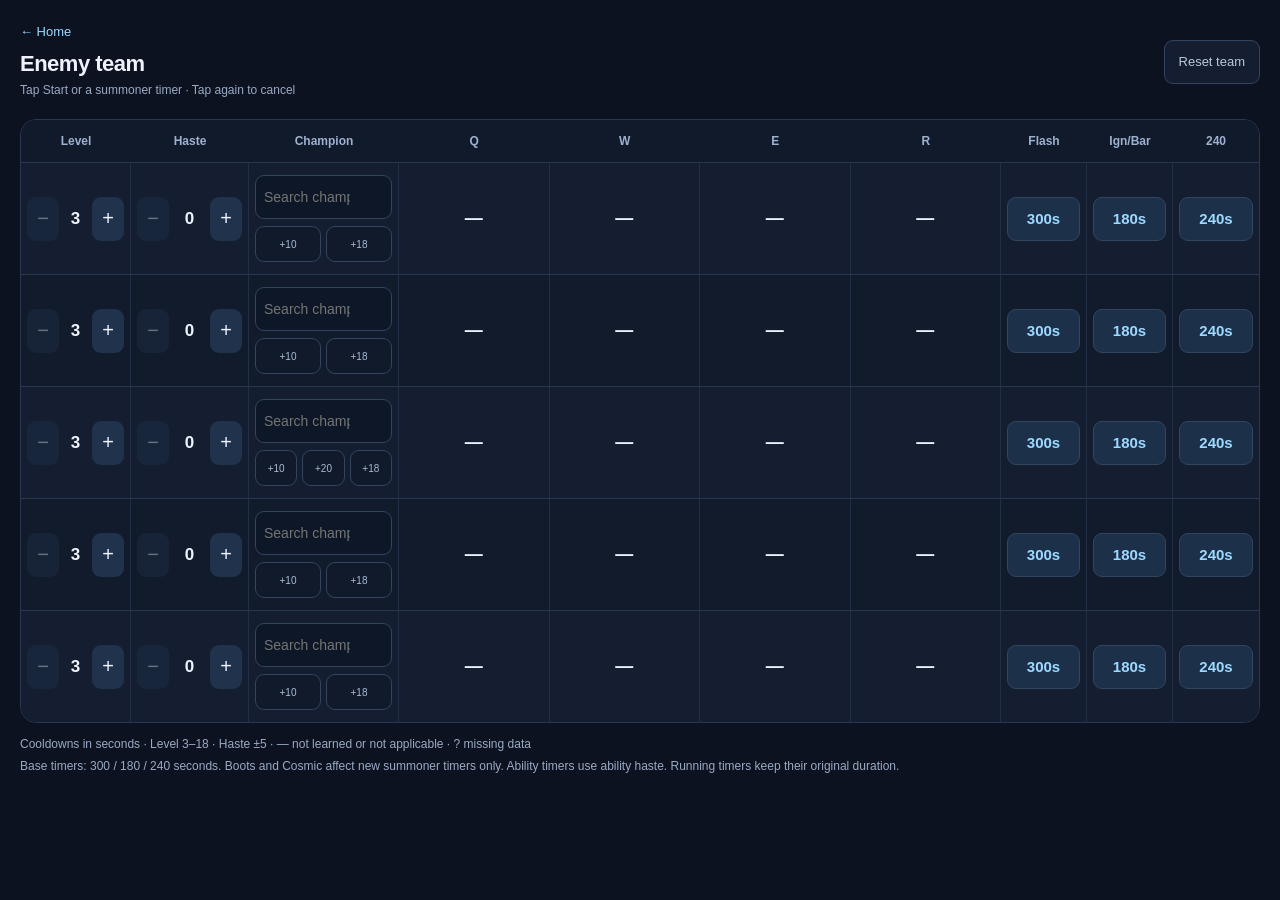
==== multiple.html @ 5bff5492 "Add files via upload" ====
<!DOCTYPE html>
<html lang="en">
<head>
  <meta charset="UTF-8">
  <meta name="viewport" content="width=device-width, initial-scale=1">
  <title>Enemy Team Cooldowns</title>
  <link rel="stylesheet" href="multiple.css">
  <script src="multiple.js" defer></script>
</head>
<body>
  <main>
    <header class="toolbar">
      <div><a class="home-link" href="index.html">← Home</a><h1>Enemy team</h1><p>Tap Start or a summoner timer · Tap again to cancel</p></div>
      <button id="reset-team" class="reset-button" type="button">Reset team</button>
    </header>
    <p id="status" role="status">Loading champions…</p>
    <div class="table-scroll" tabindex="0" role="region" aria-label="Enemy team cooldowns; scroll sideways on narrow screens">
      <table>
        <thead><tr>
          <th scope="col">Level</th><th scope="col">Haste</th><th scope="col">Champion</th>
          <th scope="col">Q</th><th scope="col">W</th><th scope="col">E</th><th scope="col">R</th>
          <th scope="col">Flash</th><th scope="col">Ign/Bar</th><th scope="col">240</th>
        </tr></thead>
        <tbody id="team"></tbody>
      </table>
    </div>
    <datalist id="champion-options"></datalist>
    <p class="legend">Cooldowns in seconds · Level 3–18 · Haste ±5 · — not learned or not applicable · ? missing data</p>
    <p class="legend">Base timers: 300 / 180 / 240 seconds. Boots and Cosmic affect new summoner timers only. Ability timers use ability haste. Running timers keep their original duration.</p>
  </main>
</body>
</html>
---- multiple.css ----
:root { color-scheme: dark; font-family: -apple-system, BlinkMacSystemFont, "Segoe UI", sans-serif; background: #0c1220; color: #edf2fc; }
* { box-sizing: border-box; }
body { margin: 0; padding: 20px; }
main { max-width: 1500px; margin: auto; }
.toolbar { display: flex; align-items: center; justify-content: space-between; gap: 16px; margin-bottom: 16px; }
h1 { font-size: 22px; letter-spacing: -.5px; margin: 0 0 4px; }
.toolbar p, .legend { color: #9aaac3; font-size: 12px; line-height: 1.5; margin: 4px 0; }
button, input { font: inherit; color: inherit; border: 1px solid #33445f; border-radius: 9px; min-height: 44px; }
button { cursor: pointer; touch-action: manipulation; background: #20324c; }
button:disabled, input:disabled { opacity: .4; cursor: default; }
button:active:not(:disabled) { background: #365478; }
button:focus-visible, input:focus-visible, .table-scroll:focus-visible { outline: 3px solid #79c6ff; outline-offset: 2px; }
.reset-button { padding: 8px 14px; color: #b9c8de; background: #141e30; font-size: 13px; }
#status { font-size: 13px; color: #f0c881; margin: 8px 0; }
#status:empty { display: none; }
.table-scroll { overflow-x: auto; border: 1px solid #293751; border-radius: 16px; margin-bottom: 12px; }
table { width: 100%; min-width: 960px; border-collapse: separate; border-spacing: 0; table-layout: fixed; }
th { color: #9eb1ce; font-size: 12px; font-weight: 600; text-align: center; padding: 14px 6px; background: #101a2b; border-bottom: 1px solid #293751; }
th:nth-child(1) { width: 110px; } th:nth-child(2) { width: 118px; } th:nth-child(3) { width: 150px; }
th:nth-child(n+8) { width: 86px; }
td { background: #141e30; padding: 12px 6px; text-align: center; vertical-align: middle; border-bottom: 1px solid #293751; border-right: 1px solid #223047; }
tr:last-child td { border-bottom: 0; } td:last-child { border-right: 0; }
tr:nth-child(even) td { background: #111b2c; }
.stepper { display: grid; grid-template-columns: 32px minmax(0, 1fr) 32px; align-items: center; gap: 3px; }
.stepper button { min-width: 0; font-size: 20px; border: 0; }
.stepper input { min-width: 0; width: 100%; padding: 0; text-align: center; border: 0; background: transparent; font-size: 17px; font-weight: 650; appearance: textfield; -moz-appearance: textfield; }
input::-webkit-inner-spin-button, input::-webkit-outer-spin-button { -webkit-appearance: none; margin: 0; }
.champion-search { width: 100%; min-width: 0; background: #0d1727; padding: 8px; font-size: 14px; }
.slot-label { display: block; font-size: 10px; color: #93a6c2; text-align: left; margin: 0 0 5px 2px; }
.ability-value { font-size: 18px; font-weight: 600; font-variant-numeric: tabular-nums; line-height: 1.35; }
.ability-entry + .ability-entry { margin-top: 5px; }
.ability-label { display: block; color: #9cafcb; font-size: 10px; line-height: 1.2; margin-bottom: 2px; }
.multi .ability-value { font-size: 15px; }
.timer { width: 100%; padding: 8px 2px; font-size: 15px; font-weight: 600; color: #9dd9ff; font-variant-numeric: tabular-nums; background: #1c304a; }
.timer.running { color: #ffe1a1; border-color: #846a3f; background: #3b3020; }
.timer.ready { color: #b8d9bc; }
@media (hover: hover) { button:hover:not(:disabled) { filter: brightness(1.15); } }
@media (max-height: 700px) { body { padding: 12px; } .toolbar { margin-bottom: 10px; } td { padding: 8px 5px; } th { padding: 10px 5px; } }
@media (max-width: 600px) { body { padding: 12px; } .toolbar p { max-width: 230px; } }

.home-link { display: inline-block; color: #9dd9ff; font-size: 13px; margin-bottom: 8px; text-decoration: none; padding: 4px 0; }
.home-link:focus-visible { outline: 3px solid #79c6ff; outline-offset: 3px; }

/* Per-enemy summoner spell haste switches */
.summoner-controls { display: flex; gap: 5px; margin-top: 7px; }
.summoner-toggle { flex: 1; min-width: 0; min-height: 36px; padding: 5px 2px; font-size: 10px; color: #aabbd2; background: #101a2b; border-color: #33445f; }
.summoner-toggle[aria-pressed="true"] { background: #214c60; border-color: #79c6ff; color: #e1f5ff; box-shadow: inset 0 -3px #79c6ff; }

/* Ability values stay visible above their independent timer buttons. */
.ability-entry .ability-value { display: block; font-size: 14px; color: #dce8fa; }
.ability-timer { display: block; width: 100%; min-height: 36px; margin-top: 4px; padding: 4px 2px; font-size: 12px; font-weight: 600; color: #9dd9ff; background: #1c304a; font-variant-numeric: tabular-nums; }
.ability-timer.running { color: #ffe1a1; border-color: #846a3f; background: #3b3020; }
.ability-timer.ready { color: #b8d9bc; border-color: #456a51; }
.multi .ability-entry + .ability-entry { margin-top: 8px; }
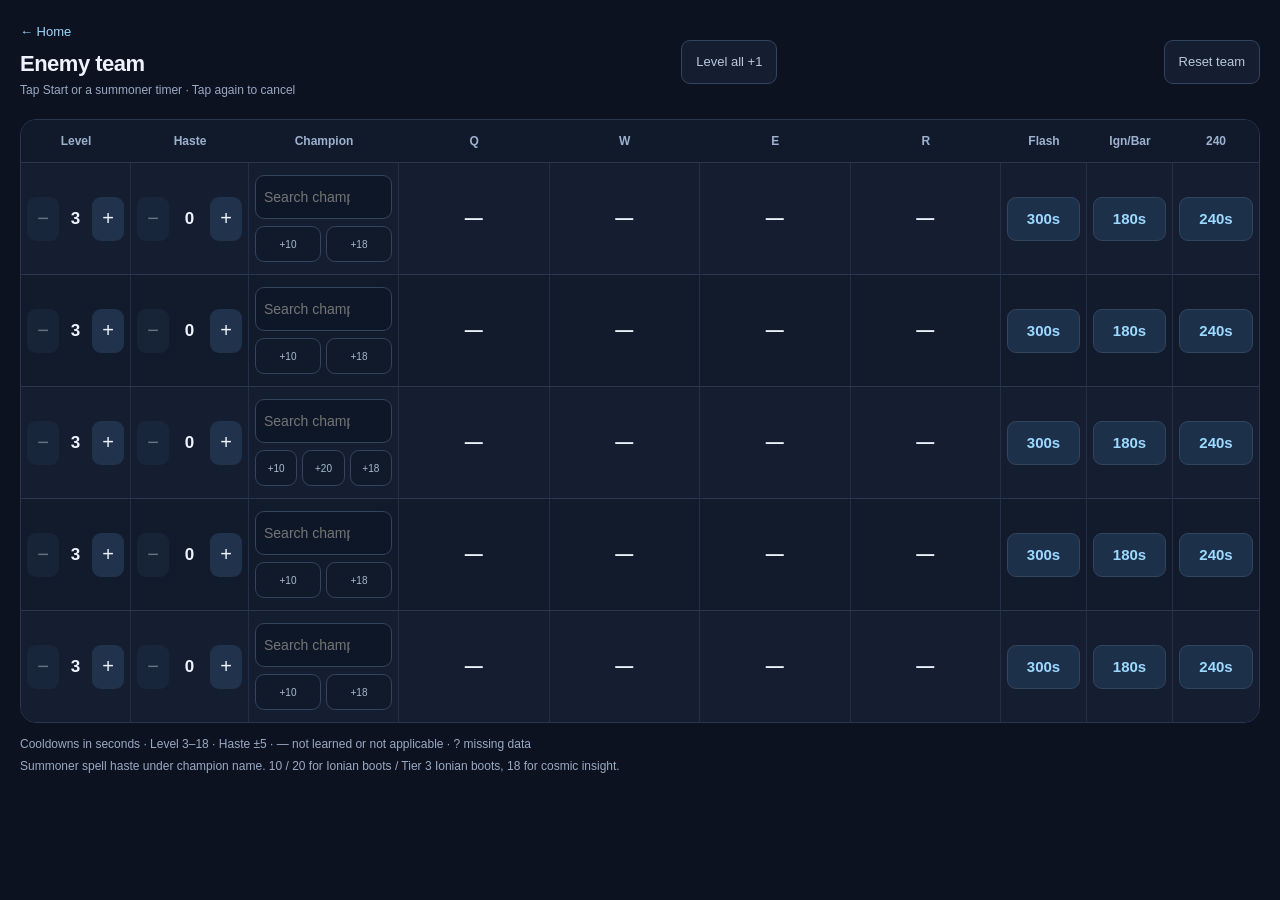
==== commit 417edc36: "Add files via upload" ====
--- a/multiple.html
+++ b/multiple.html
@@ -7,26 +7,64 @@
   <link rel="stylesheet" href="multiple.css">
   <script src="multiple.js" defer></script>
 </head>
+
 <body>
   <main>
     <header class="toolbar">
-      <div><a class="home-link" href="index.html">← Home</a><h1>Enemy team</h1><p>Tap Start or a summoner timer · Tap again to cancel</p></div>
-      <button id="reset-team" class="reset-button" type="button">Reset team</button>
+      <div>
+        <a class="home-link" href="index.html">← Home</a>
+        <h1>Enemy team</h1>
+        <p>Tap Start or a summoner timer · Tap again to cancel</p>
+      </div>
+
+      <button id="level-all" class="reset-button" type="button">
+        Level all +1
+      </button>
+
+      <button id="reset-team" class="reset-button" type="button">
+        Reset team
+      </button>
     </header>
+
     <p id="status" role="status">Loading champions…</p>
-    <div class="table-scroll" tabindex="0" role="region" aria-label="Enemy team cooldowns; scroll sideways on narrow screens">
+
+    <div
+      class="table-scroll"
+      tabindex="0"
+      role="region"
+      aria-label="Enemy team cooldowns; scroll sideways on narrow screens"
+    >
       <table>
-        <thead><tr>
-          <th scope="col">Level</th><th scope="col">Haste</th><th scope="col">Champion</th>
-          <th scope="col">Q</th><th scope="col">W</th><th scope="col">E</th><th scope="col">R</th>
-          <th scope="col">Flash</th><th scope="col">Ign/Bar</th><th scope="col">240</th>
-        </tr></thead>
+        <thead>
+          <tr>
+            <th scope="col">Level</th>
+            <th scope="col">Haste</th>
+            <th scope="col">Champion</th>
+            <th scope="col">Q</th>
+            <th scope="col">W</th>
+            <th scope="col">E</th>
+            <th scope="col">R</th>
+            <th scope="col">Flash</th>
+            <th scope="col">Ign/Bar</th>
+            <th scope="col">240</th>
+          </tr>
+        </thead>
         <tbody id="team"></tbody>
       </table>
     </div>
+
     <datalist id="champion-options"></datalist>
-    <p class="legend">Cooldowns in seconds · Level 3–18 · Haste ±5 · — not learned or not applicable · ? missing data</p>
-    <p class="legend">Base timers: 300 / 180 / 240 seconds. Boots and Cosmic affect new summoner timers only. Ability timers use ability haste. Running timers keep their original duration.</p>
+
+    <p class="legend">
+      Cooldowns in seconds · Level 3–18 · Haste ±5 ·
+      — not learned or not applicable · ? missing data
+    </p>
+
+    <p class="legend">
+      Summoner spell haste under champion name.
+      10 / 20 for Ionian boots / Tier 3 Ionian boots,
+      18 for cosmic insight.
+    </p>
   </main>
 </body>
-</html>
+</html>
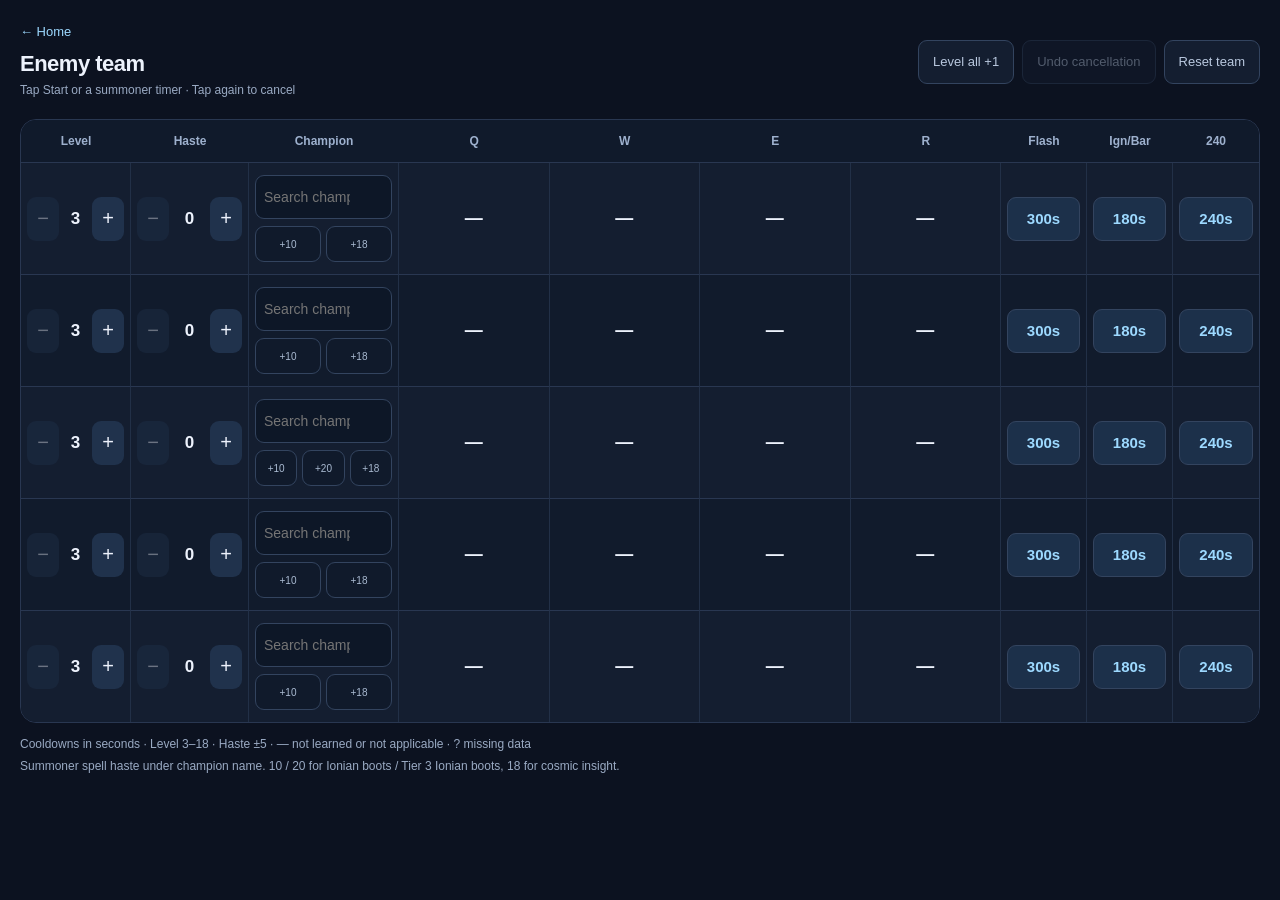
==== commit 11742233: "Add files via upload" ====
--- a/multiple.html
+++ b/multiple.html
@@ -7,59 +7,29 @@
   <link rel="stylesheet" href="multiple.css">
   <script src="multiple.js" defer></script>
 </head>
-
 <body>
   <main>
     <header class="toolbar">
-      <div>
-        <a class="home-link" href="index.html">← Home</a>
-        <h1>Enemy team</h1>
-        <p>Tap Start or a summoner timer · Tap again to cancel</p>
+      <div><a class="home-link" href="index.html">← Home</a><h1>Enemy team</h1><p>Tap Start or a summoner timer · Tap again to cancel</p></div>
+      <div class="toolbar-actions" style="display: flex; flex-wrap: wrap; gap: 8px; justify-content: flex-end;">
+        <button id="level-all" class="reset-button" type="button">Level all +1</button>
+        <button id="undo-cancel" class="reset-button" type="button" disabled>Undo cancellation</button>
+        <button id="reset-team" class="reset-button" type="button">Reset team</button>
       </div>
-
-      <button id="level-all" class="reset-button" type="button">
-        Level all +1
-      </button>
-
-      <button id="reset-team" class="reset-button" type="button">
-        Reset team
-      </button>
     </header>
-
     <p id="status" role="status">Loading champions…</p>
-
-    <div
-      class="table-scroll"
-      tabindex="0"
-      role="region"
-      aria-label="Enemy team cooldowns; scroll sideways on narrow screens"
-    >
+    <div class="table-scroll" tabindex="0" role="region" aria-label="Enemy team cooldowns; scroll sideways on narrow screens">
       <table>
-        <thead>
-          <tr>
-            <th scope="col">Level</th>
-            <th scope="col">Haste</th>
-            <th scope="col">Champion</th>
-            <th scope="col">Q</th>
-            <th scope="col">W</th>
-            <th scope="col">E</th>
-            <th scope="col">R</th>
-            <th scope="col">Flash</th>
-            <th scope="col">Ign/Bar</th>
-            <th scope="col">240</th>
-          </tr>
-        </thead>
+        <thead><tr>
+          <th scope="col">Level</th><th scope="col">Haste</th><th scope="col">Champion</th>
+          <th scope="col">Q</th><th scope="col">W</th><th scope="col">E</th><th scope="col">R</th>
+          <th scope="col">Flash</th><th scope="col">Ign/Bar</th><th scope="col">240</th>
+        </tr></thead>
         <tbody id="team"></tbody>
       </table>
     </div>
-
     <datalist id="champion-options"></datalist>
-
-    <p class="legend">
-      Cooldowns in seconds · Level 3–18 · Haste ±5 ·
-      — not learned or not applicable · ? missing data
-    </p>
-
+    <p class="legend">Cooldowns in seconds · Level 3–18 · Haste ±5 · — not learned or not applicable · ? missing data</p>
     <p class="legend">
       Summoner spell haste under champion name.
       10 / 20 for Ionian boots / Tier 3 Ionian boots,
@@ -67,4 +37,4 @@
     </p>
   </main>
 </body>
-</html>+</html>
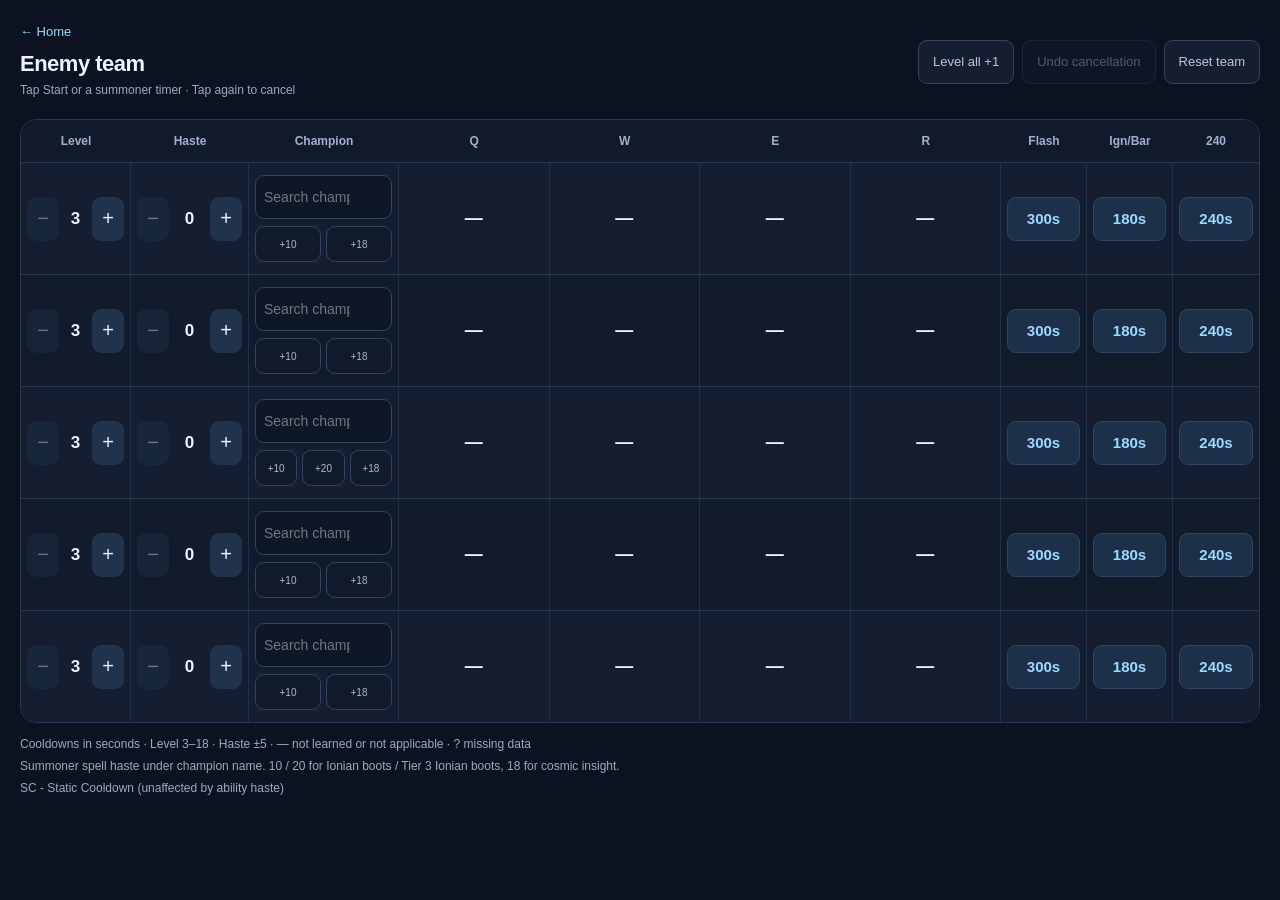
==== commit 8a699747: "Add files via upload" ====
--- a/multiple.html
+++ b/multiple.html
@@ -35,6 +35,7 @@
       10 / 20 for Ionian boots / Tier 3 Ionian boots,
       18 for cosmic insight.
     </p>
+    <p class="legend">SC - Static Cooldown (unaffected by ability haste)</p>
   </main>
 </body>
 </html>
--- a/multiple.css
+++ b/multiple.css
@@ -52,3 +52,12 @@
 .ability-timer.running { color: #ffe1a1; border-color: #846a3f; background: #3b3020; }
 .ability-timer.ready { color: #b8d9bc; border-color: #456a51; }
 .multi .ability-entry + .ability-entry { margin-top: 8px; }
+
+.ability-note {
+  display: block;
+  margin-bottom: 4px;
+  color: #aebbd1;
+  font-size: 11px;
+  line-height: 1.3;
+  font-weight: 500;
+}
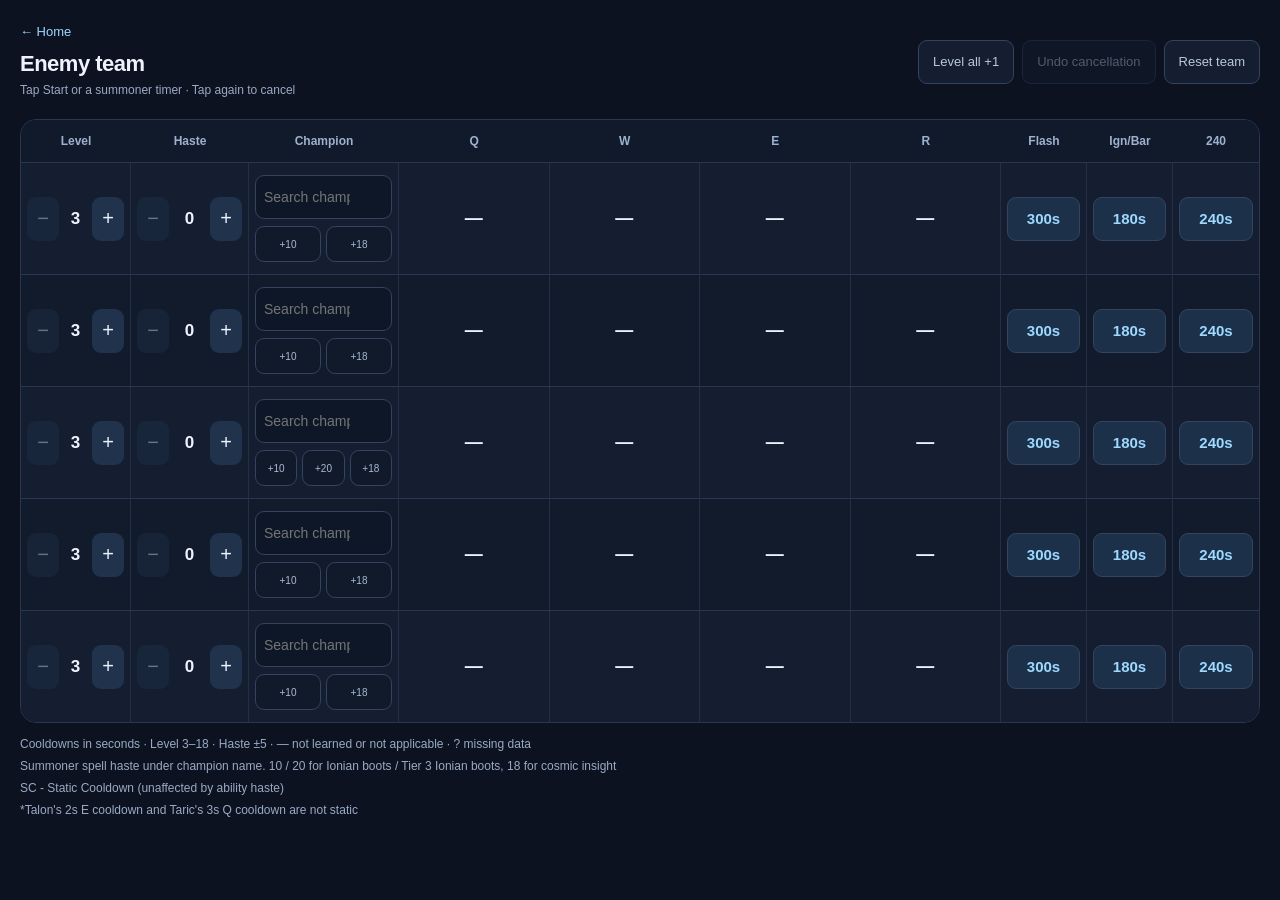
==== commit 1bf71972: "Add files via upload" ====
--- a/multiple.html
+++ b/multiple.html
@@ -33,9 +33,10 @@
     <p class="legend">
       Summoner spell haste under champion name.
       10 / 20 for Ionian boots / Tier 3 Ionian boots,
-      18 for cosmic insight.
+      18 for cosmic insight
     </p>
     <p class="legend">SC - Static Cooldown (unaffected by ability haste)</p>
+    <p class="legend">*Talon's 2s E cooldown and Taric's 3s Q cooldown are not static</p>
   </main>
 </body>
 </html>
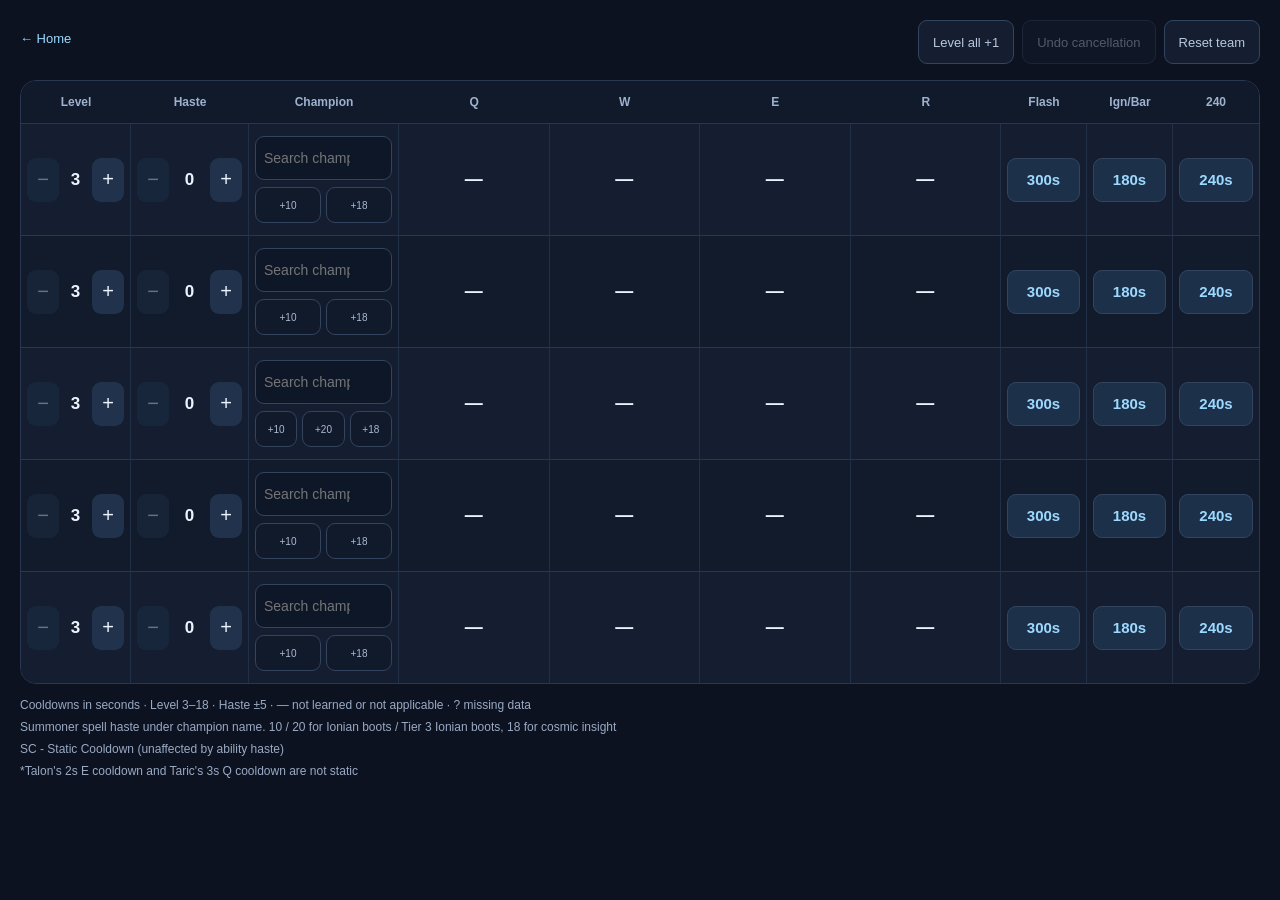
==== commit 5f893cc8: "Add files via upload" ====
--- a/multiple.html
+++ b/multiple.html
@@ -10,7 +10,7 @@
 <body>
   <main>
     <header class="toolbar">
-      <div><a class="home-link" href="index.html">← Home</a><h1>Enemy team</h1><p>Tap Start or a summoner timer · Tap again to cancel</p></div>
+      <div><a class="home-link" href="index.html">← Home</a></div>
       <div class="toolbar-actions" style="display: flex; flex-wrap: wrap; gap: 8px; justify-content: flex-end;">
         <button id="level-all" class="reset-button" type="button">Level all +1</button>
         <button id="undo-cancel" class="reset-button" type="button" disabled>Undo cancellation</button>
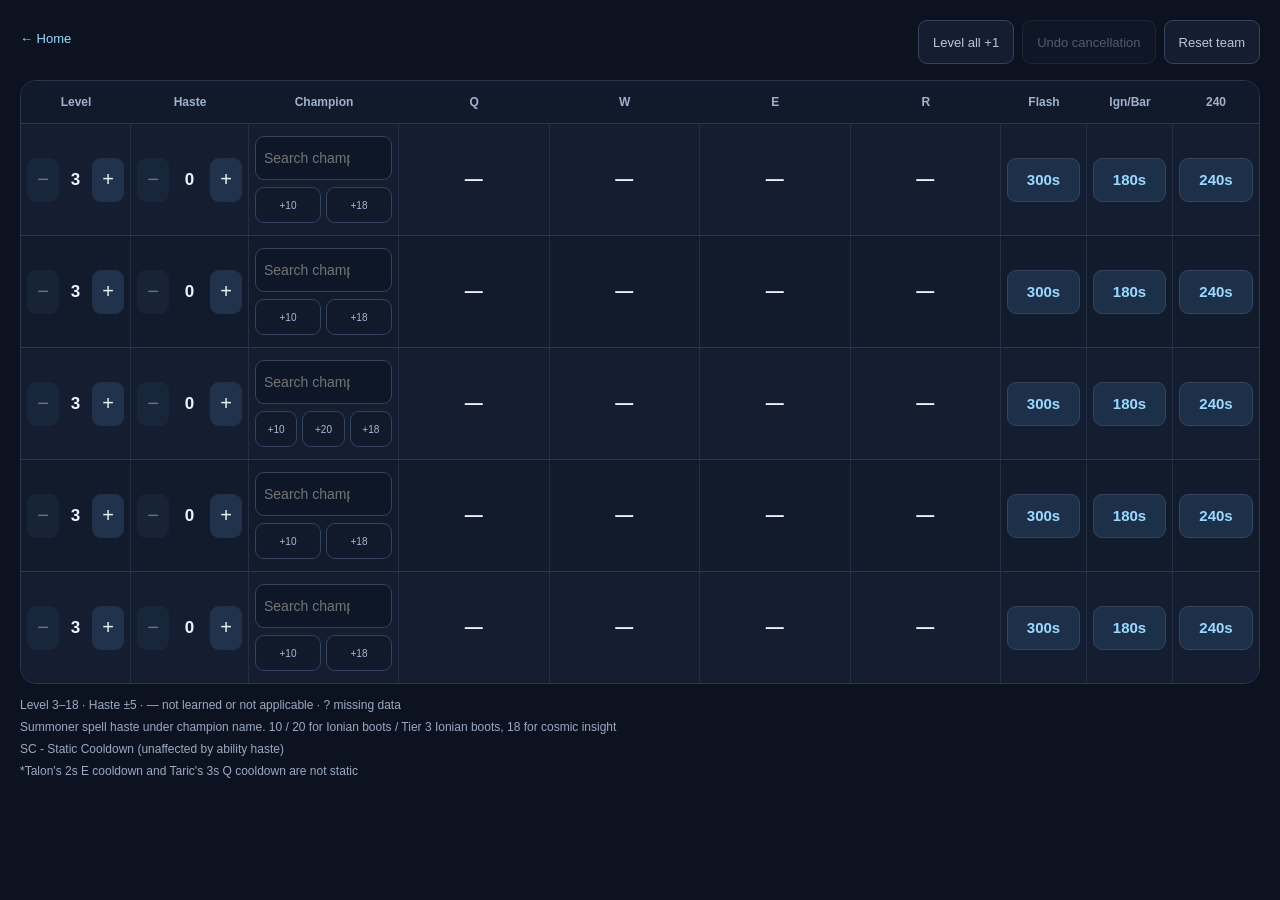
==== commit ebf62a5b: "Add files via upload" ====
--- a/multiple.html
+++ b/multiple.html
@@ -29,7 +29,7 @@
       </table>
     </div>
     <datalist id="champion-options"></datalist>
-    <p class="legend">Cooldowns in seconds · Level 3–18 · Haste ±5 · — not learned or not applicable · ? missing data</p>
+    <p class="legend">Level 3–18 · Haste ±5 · — not learned or not applicable · ? missing data</p>
     <p class="legend">
       Summoner spell haste under champion name.
       10 / 20 for Ionian boots / Tier 3 Ionian boots,
